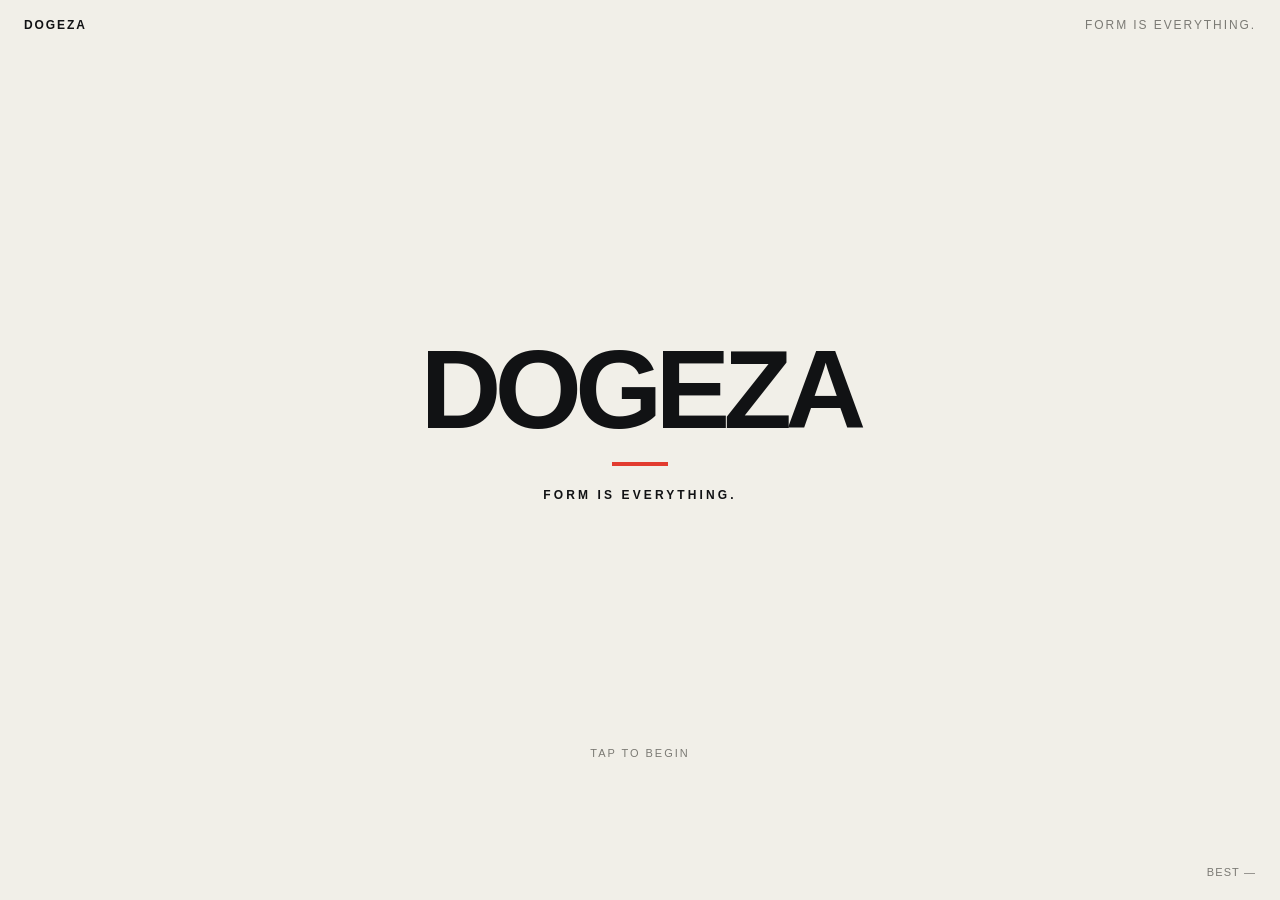
==== index.html @ fe3a3dc9 "Add playable DOGEZA prototype" ====
<!doctype html>
<html lang="en">
<head>
<meta charset="utf-8">
<meta name="viewport" content="width=device-width,initial-scale=1,viewport-fit=cover,user-scalable=no">
<meta name="theme-color" content="#f1efe8">
<title>DOGEZA — FORM IS EVERYTHING.</title>
<style>
  :root{--bg:#f1efe8;--ink:#111214;--muted:#7b7a74;--accent:#e23b2f;--line:#cbc8bd}
  *{box-sizing:border-box;-webkit-tap-highlight-color:transparent}
  html,body{margin:0;width:100%;height:100%;overflow:hidden;background:var(--bg);color:var(--ink);font-family:Arial,Helvetica,sans-serif}
  body{touch-action:none;user-select:none;-webkit-user-select:none}
  #app{position:fixed;inset:0;display:grid;grid-template-rows:auto 1fr auto;padding:env(safe-area-inset-top) 18px env(safe-area-inset-bottom)}
  header{padding:18px 6px 0;display:flex;align-items:flex-start;justify-content:space-between;letter-spacing:.12em}
  .brand{font-size:12px;font-weight:700}.phase{font-size:12px;color:var(--muted)}
  main{position:relative;display:flex;align-items:center;justify-content:center;min-height:0}
  footer{padding:0 6px 22px;min-height:86px;display:flex;align-items:flex-end;justify-content:space-between}
  .hint{font-size:11px;letter-spacing:.14em;color:var(--muted);text-transform:uppercase}
  .best{font-size:11px;color:var(--muted);letter-spacing:.1em}
  .screen{position:absolute;inset:0;display:none;align-items:center;justify-content:center;flex-direction:column}.screen.active{display:flex}
  #title h1{margin:0;font-size:clamp(52px,18vw,112px);letter-spacing:-.06em;line-height:.82}
  #title .tag{margin-top:22px;font-size:12px;letter-spacing:.26em;font-weight:700}
  #title .tap{position:absolute;bottom:7%;font-size:11px;color:var(--muted);letter-spacing:.18em}
  #title .slash{width:56px;height:4px;background:var(--accent);margin-top:26px}
  #playfield{width:min(92vw,520px);height:min(60vh,560px);position:relative}
  #floor{position:absolute;left:5%;right:5%;bottom:11%;height:2px;background:var(--ink)}
  #human{position:absolute;left:50%;bottom:calc(11% + 2px);width:170px;height:250px;transform:translateX(-50%);transform-origin:50% 100%}
  .head{position:absolute;width:46px;height:46px;border:4px solid var(--ink);border-radius:50%;left:62px;top:17px;background:var(--bg)}
  .body{position:absolute;width:6px;height:112px;background:var(--ink);left:82px;top:60px;transform-origin:50% 100%}
  .arm{position:absolute;width:5px;height:84px;background:var(--ink);left:86px;top:77px;transform-origin:50% 8%;transform:rotate(23deg)}
  .leg1,.leg2{position:absolute;width:6px;height:92px;background:var(--ink);left:81px;top:160px;transform-origin:50% 0}
  .leg1{transform:rotate(8deg)}.leg2{transform:rotate(-8deg)}
  .shadow{position:absolute;width:110px;height:8px;border-radius:50%;background:#d8d4c8;left:30px;bottom:-4px}
  #meter{position:absolute;left:7%;right:7%;top:10%;height:54px}
  #meterLine{position:absolute;left:0;right:0;top:25px;height:2px;background:var(--line)}
  #sweet{position:absolute;top:16px;height:20px;background:rgba(226,59,47,.13);border-left:2px solid var(--accent);border-right:2px solid var(--accent)}
  #cursor{position:absolute;top:8px;width:3px;height:36px;background:var(--ink);transform:translateX(-50%)}
  #metric{position:absolute;top:86px;left:0;right:0;text-align:center;font-variant-numeric:tabular-nums}
  #metric .big{font-size:clamp(46px,14vw,86px);font-weight:700;letter-spacing:-.05em}
  #metric .small{font-size:11px;letter-spacing:.18em;color:var(--muted);margin-top:4px}
  #eyeStage{position:absolute;inset:0;display:none;align-items:center;justify-content:center}
  .eyeWrap{display:flex;gap:26px;transform:translateY(-6%)}
  .eye{width:118px;height:70px;border:5px solid var(--ink);border-radius:60% 60% 48% 48% / 70% 70% 35% 35%;position:relative;overflow:hidden;background:#faf9f3}
  .pupil{position:absolute;width:24px;height:24px;border-radius:50%;background:var(--ink);left:50%;top:50%;transform:translate(-50%,-50%);z-index:2}
  .eye::after{content:"";position:absolute;width:12px;height:12px;border:2px solid var(--accent);border-radius:50%;left:50%;top:61%;transform:translate(-50%,-50%);opacity:.7;z-index:1}
  .lid{position:absolute;left:-8px;right:-8px;top:-44px;height:62px;background:var(--bg);border-bottom:4px solid var(--ink);border-radius:50%}
  #eyeLabel{position:absolute;top:14%;left:0;right:0;text-align:center;font-size:12px;letter-spacing:.28em;font-weight:700}
  #eyeSub{position:absolute;bottom:13%;left:0;right:0;text-align:center;font-size:11px;letter-spacing:.18em;color:var(--muted)}
  #result{gap:20px;text-align:center}
  #result .score{font-size:clamp(74px,25vw,152px);font-weight:700;letter-spacing:-.08em;line-height:.85}
  #result .word{font-size:12px;letter-spacing:.28em;font-weight:700}
  #breakdown{width:min(82vw,360px);margin-top:18px}
  .row{display:flex;justify-content:space-between;padding:9px 0;border-bottom:1px solid var(--line);font-size:12px;letter-spacing:.12em}
  .row span:last-child{font-variant-numeric:tabular-nums}
  #again{margin-top:12px;font-size:11px;color:var(--muted);letter-spacing:.18em}
  #flash{position:fixed;inset:0;pointer-events:none;background:var(--accent);opacity:0;mix-blend-mode:multiply}
  #micro{position:absolute;top:2%;left:0;right:0;text-align:center;font-size:11px;letter-spacing:.18em;color:var(--muted);min-height:16px}
</style>
</head>
<body>
<div id="app">
<header><div class="brand">DOGEZA</div><div class="phase" id="phaseLabel">FORM IS EVERYTHING.</div></header>
<main>
<section id="title" class="screen active"><h1>DOGEZA</h1><div class="slash"></div><div class="tag">FORM IS EVERYTHING.</div><div class="tap">TAP TO BEGIN</div></section>
<section id="game" class="screen"><div id="playfield">
<div id="micro"></div>
<div id="meter"><div id="meterLine"></div><div id="sweet"></div><div id="cursor"></div></div>
<div id="metric"><div class="big" id="metricBig">—</div><div class="small" id="metricSmall">TAP AT THE CLEANEST MOMENT</div></div>
<div id="human"><div class="shadow"></div><div class="head"></div><div class="body"></div><div class="arm"></div><div class="leg1"></div><div class="leg2"></div></div>
<div id="floor"></div>
<div id="eyeStage"><div id="eyeLabel">EYES</div><div class="eyeWrap"><div class="eye"><div class="lid"></div><div class="pupil p1"></div></div><div class="eye"><div class="lid"></div><div class="pupil p2"></div></div></div><div id="eyeSub">STOP THE DRIFT.</div></div>
</div></section>
<section id="result" class="screen"><div class="score" id="totalScore">0.0</div><div class="word" id="verdict">FORM COLLAPSED.</div><div id="breakdown"><div class="row"><span>KNEES</span><span id="kneesScore">0.0</span></div><div class="row"><span>HEAD</span><span id="headScore">0.0</span></div><div class="row"><span>EYES</span><span id="eyesScore">0.0</span></div></div><div id="again">TAP TO APOLOGIZE AGAIN</div></section>
</main>
<footer><div class="hint" id="hint"></div><div class="best" id="best">BEST —</div></footer>
</div>
<div id="flash"></div>
<script>
(() => {
  const $=s=>document.querySelector(s), $$=s=>[...document.querySelectorAll(s)];
  const title=$('#title'), game=$('#game'), result=$('#result');
  const phaseLabel=$('#phaseLabel'), hint=$('#hint'), bestEl=$('#best');
  const human=$('#human'), body=$('.body'), head=$('.head'), arm=$('.arm'), leg1=$('.leg1'), leg2=$('.leg2');
  const meter=$('#meter'), sweet=$('#sweet'), cursor=$('#cursor');
  const metricBig=$('#metricBig'), metricSmall=$('#metricSmall'), micro=$('#micro');
  const eyeStage=$('#eyeStage'), pupils=$$('.pupil'), flash=$('#flash');
  let state='title', phase=null, raf=0, phaseStart=0, holding=false, headProgress=0, scores={knees:0,head:0,eyes:0};
  let best=Number(localStorage.getItem('dogeza_best')||0);
  function setBest(){bestEl.textContent=best?`BEST ${best.toFixed(1)}`:'BEST —'} setBest();
  function show(screen){[title,game,result].forEach(x=>x.classList.remove('active'));screen.classList.add('active')}
  function tone(freq=420,dur=.05,type='sine',gain=.035){try{const ctx=tone.ctx||(tone.ctx=new (window.AudioContext||window.webkitAudioContext)());const o=ctx.createOscillator(),g=ctx.createGain();o.type=type;o.frequency.value=freq;g.gain.value=gain;o.connect(g);g.connect(ctx.destination);o.start();g.gain.exponentialRampToValueAtTime(.001,ctx.currentTime+dur);o.stop(ctx.currentTime+dur)}catch(e){}}
  function pulse(){flash.animate([{opacity:.16},{opacity:0}],{duration:130,easing:'ease-out'});if(navigator.vibrate)navigator.vibrate(12)}
  function resetPose(){human.style.transform='translateX(-50%) translateY(0) rotate(0deg)';body.style.transform='rotate(0deg)';head.style.transform='translate(0,0) rotate(0deg)';arm.style.transform='rotate(23deg)';leg1.style.transform='rotate(8deg)';leg2.style.transform='rotate(-8deg)'}
  function startGame(){cancelAnimationFrame(raf);scores={knees:0,head:0,eyes:0};holding=false;headProgress=0;state='playing';resetPose();eyeStage.style.display='none';meter.style.display='block';show(game);phaseKnees()}
  function phaseKnees(){phase='knees';phaseStart=performance.now();phaseLabel.textContent='01 / KNEES';hint.textContent='TAP';metricBig.textContent='KNEES';metricSmall.textContent='TAP AT THE CLEANEST MOMENT';micro.textContent='';sweet.style.left='45%';sweet.style.width='10%';meter.style.display='block';resetPose();loop()}
  function phaseHead(){phase='head';phaseStart=performance.now();phaseLabel.textContent='02 / HEAD';hint.textContent='HOLD / RELEASE';metricBig.textContent='18.0 mm';metricSmall.textContent='HOLD. RELEASE NEAR 3.0 mm';micro.textContent='';meter.style.display='none';holding=false;headProgress=0;human.style.transform='translateX(-50%) translateY(28px)';leg1.style.transform='rotate(72deg) translateY(5px)';leg2.style.transform='rotate(-72deg) translateY(5px)';body.style.transform='rotate(8deg)'}
  function phaseEyes(){phase='eyes';phaseStart=performance.now();phaseLabel.textContent='03 / EYES';hint.textContent='TAP';meter.style.display='none';$('#metric').style.display='none';human.style.display='none';$('#floor').style.display='none';eyeStage.style.display='flex';micro.textContent='EYES DON’T LIE.';loop()}
  function scoreFromError(err,width){const x=Math.min(1,Math.abs(err)/width);return Math.max(0,100*(1-x*x))}
  function loop(now=performance.now()){if(state!=='playing')return;if(phase==='knees'){const t=(now-phaseStart)/1000,cyc=(t%1.4)/1.4,p=cyc<.5?cyc*2:2-cyc*2;cursor.style.left=`${p*100}%`;const bend=Math.max(0,1-Math.abs(p-.5)*2);human.style.transform=`translateX(-50%) translateY(${bend*12}px)`;raf=requestAnimationFrame(loop)}else if(phase==='head'){if(holding){const dt=Math.min(.028,(now-phaseStart)/1000);headProgress=Math.min(1,headProgress+.0125+dt*.003);const mm=18*(1-headProgress);metricBig.textContent=`${mm.toFixed(1)} mm`;const ang=8+headProgress*76;body.style.transform=`rotate(${ang}deg)`;head.style.transform=`translate(${headProgress*40}px,${headProgress*68}px) rotate(${ang*.15}deg)`;arm.style.transform=`rotate(${23+headProgress*56}deg)`;if(headProgress>=1){finishHead();return}}raf=requestAnimationFrame(loop)}else if(phase==='eyes'){const t=(now-phaseStart)/1000,x=Math.sin(t*4.55)*24+Math.sin(t*1.37)*7,y=Math.sin(t*3.10+1.2)*10+7;pupils.forEach((p,i)=>{p.style.transform=`translate(calc(-50% + ${x+(i?2:-2)}px), calc(-50% + ${y}px))`});raf=requestAnimationFrame(loop)}}
  function onDown(e){if(e)e.preventDefault();if(state==='title'){tone(330,.05);startGame();return}if(state==='result'){tone(330,.05);startGame();return}if(state!=='playing')return;if(phase==='knees'){const left=parseFloat(cursor.style.left)||0,p=left/100,err=p-.5,sc=scoreFromError(err,.5);scores.knees=sc;tone(sc>92?740:sc>75?520:250,.055,'sine');pulse();micro.textContent=sc>96?'CLEAN.':sc>82?'CONTROLLED.':sc>60?'UNSTABLE.':'CLUMSY.';metricBig.textContent=sc.toFixed(1);metricSmall.textContent='KNEES';cancelAnimationFrame(raf);human.animate([{transform:human.style.transform},{transform:'translateX(-50%) translateY(30px)'}],{duration:250,easing:'cubic-bezier(.2,.8,.2,1)'});phase='transition';setTimeout(phaseHead,520)}else if(phase==='head'){if(!holding){holding=true;phaseStart=performance.now();tone(390,.04,'triangle',.025);loop()}}else if(phase==='eyes'){const r=pupils[0].getBoundingClientRect(),eye=pupils[0].parentElement.getBoundingClientRect(),cx=r.left+r.width/2,cy=r.top+r.height/2,tx=eye.left+eye.width/2,ty=eye.top+eye.height*.61,dx=(cx-tx)/(eye.width*.32),dy=(cy-ty)/(eye.height*.32),dist=Math.sqrt(dx*dx+dy*dy),sc=Math.max(0,100*(1-Math.min(1,dist)**1.6));scores.eyes=sc;tone(sc>92?860:sc>75?610:220,.07,'sine');pulse();cancelAnimationFrame(raf);micro.textContent=sc>96?'SINCERE.':sc>82?'COMPOSED.':sc>60?'DISTRACTED.':'SUSPICIOUS.';phase='transition';setTimeout(showResult,700)}}
  function onUp(e){if(e)e.preventDefault();if(state!=='playing'||phase!=='head'||!holding)return;finishHead()}
  function finishHead(){holding=false;cancelAnimationFrame(raf);const mm=18*(1-headProgress),err=mm-3,sc=Math.max(0,100*(1-Math.min(1,Math.abs(err)/12)**1.8));scores.head=sc;metricBig.textContent=`${mm.toFixed(1)} mm`;metricSmall.textContent=sc>96?'BEAUTIFUL DEPTH.':sc>82?'ACCEPTABLE DEPTH.':mm<1?'TOO DEEP.':'INSUFFICIENT DEPTH.';micro.textContent=sc>96?'NO HESITATION.':sc>70?'CONTROLLED.':'FORM COMPROMISED.';tone(sc>92?790:sc>75?540:210,.07,'triangle');pulse();phase='transition';setTimeout(()=>{$('#metric').style.display='block';phaseEyes()},720)}
  function showResult(){state='result';phase=null;$('#metric').style.display='block';human.style.display='block';$('#floor').style.display='block';eyeStage.style.display='none';const total=(scores.knees+scores.head+scores.eyes)/3;$('#totalScore').textContent=total.toFixed(1);$('#kneesScore').textContent=scores.knees.toFixed(1);$('#headScore').textContent=scores.head.toFixed(1);$('#eyesScore').textContent=scores.eyes.toFixed(1);let verdict='FORM COLLAPSED.';if(total>=98.5)verdict='TRANSCENDENT.';else if(total>=95)verdict='BEAUTIFUL.';else if(total>=90)verdict='MASTER FORM.';else if(total>=80)verdict='RESPECTABLE.';else if(total>=65)verdict='MORE REMORSE.';$('#verdict').textContent=verdict;if(total>best){best=total;localStorage.setItem('dogeza_best',best.toFixed(1));setBest();setTimeout(()=>tone(1040,.08,'sine',.035),80);setTimeout(()=>tone(1320,.12,'sine',.025),180)}phaseLabel.textContent='FORM IS EVERYTHING.';hint.textContent='';show(result)}
  window.addEventListener('pointerdown',onDown,{passive:false});
  window.addEventListener('pointerup',onUp,{passive:false});
  window.addEventListener('pointercancel',onUp,{passive:false});
  document.addEventListener('gesturestart',e=>e.preventDefault(),{passive:false});
})();
</script>
</body>
</html>
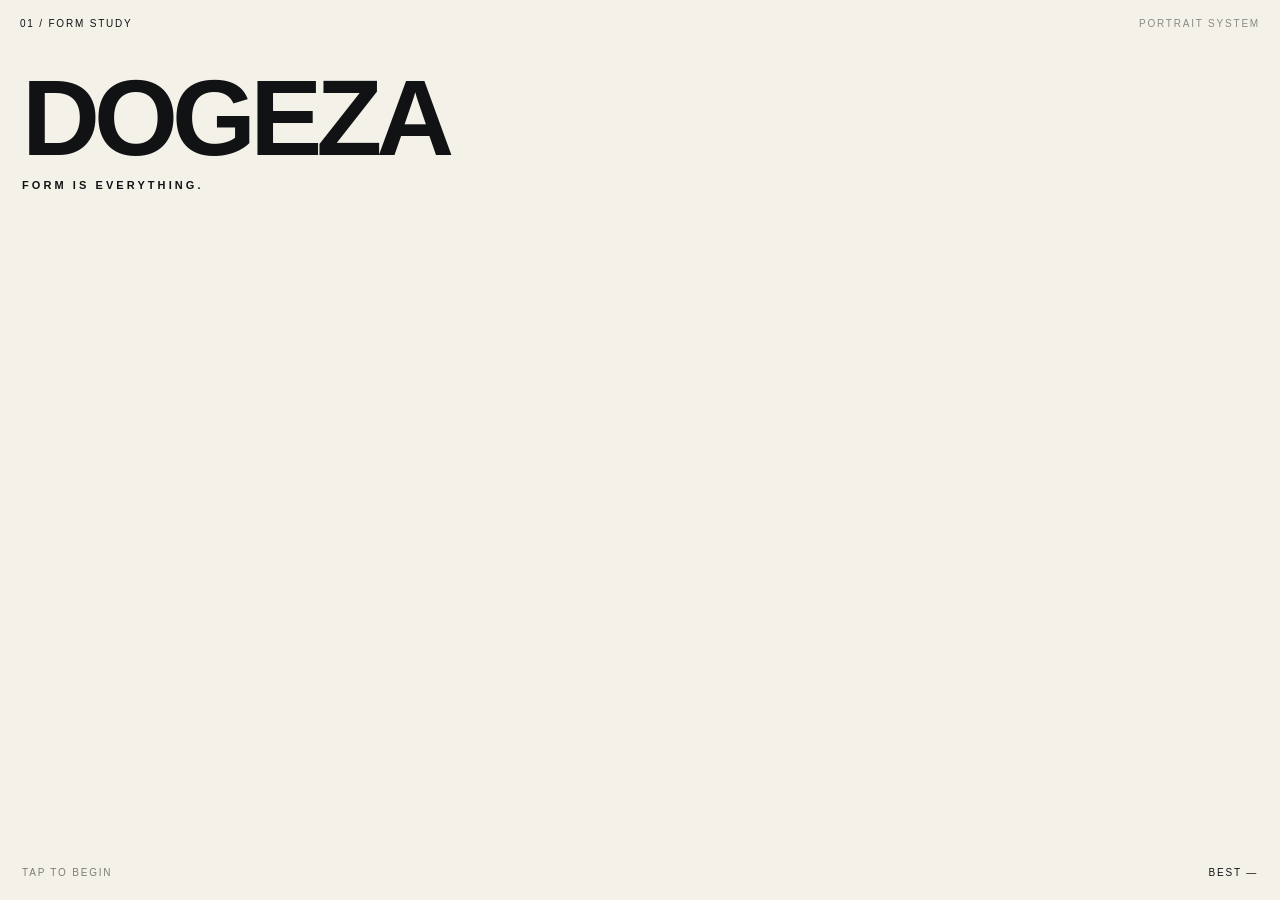
==== commit 1db1da2d: "Switch DOGEZA to rebuilt form-analysis experience" ====
--- a/index.html
+++ b/index.html
@@ -3,109 +3,72 @@
 <head>
 <meta charset="utf-8">
 <meta name="viewport" content="width=device-width,initial-scale=1,viewport-fit=cover,user-scalable=no">
-<meta name="theme-color" content="#f1efe8">
+<meta name="theme-color" content="#f4f1e9">
 <title>DOGEZA — FORM IS EVERYTHING.</title>
-<style>
-  :root{--bg:#f1efe8;--ink:#111214;--muted:#7b7a74;--accent:#e23b2f;--line:#cbc8bd}
-  *{box-sizing:border-box;-webkit-tap-highlight-color:transparent}
-  html,body{margin:0;width:100%;height:100%;overflow:hidden;background:var(--bg);color:var(--ink);font-family:Arial,Helvetica,sans-serif}
-  body{touch-action:none;user-select:none;-webkit-user-select:none}
-  #app{position:fixed;inset:0;display:grid;grid-template-rows:auto 1fr auto;padding:env(safe-area-inset-top) 18px env(safe-area-inset-bottom)}
-  header{padding:18px 6px 0;display:flex;align-items:flex-start;justify-content:space-between;letter-spacing:.12em}
-  .brand{font-size:12px;font-weight:700}.phase{font-size:12px;color:var(--muted)}
-  main{position:relative;display:flex;align-items:center;justify-content:center;min-height:0}
-  footer{padding:0 6px 22px;min-height:86px;display:flex;align-items:flex-end;justify-content:space-between}
-  .hint{font-size:11px;letter-spacing:.14em;color:var(--muted);text-transform:uppercase}
-  .best{font-size:11px;color:var(--muted);letter-spacing:.1em}
-  .screen{position:absolute;inset:0;display:none;align-items:center;justify-content:center;flex-direction:column}.screen.active{display:flex}
-  #title h1{margin:0;font-size:clamp(52px,18vw,112px);letter-spacing:-.06em;line-height:.82}
-  #title .tag{margin-top:22px;font-size:12px;letter-spacing:.26em;font-weight:700}
-  #title .tap{position:absolute;bottom:7%;font-size:11px;color:var(--muted);letter-spacing:.18em}
-  #title .slash{width:56px;height:4px;background:var(--accent);margin-top:26px}
-  #playfield{width:min(92vw,520px);height:min(60vh,560px);position:relative}
-  #floor{position:absolute;left:5%;right:5%;bottom:11%;height:2px;background:var(--ink)}
-  #human{position:absolute;left:50%;bottom:calc(11% + 2px);width:170px;height:250px;transform:translateX(-50%);transform-origin:50% 100%}
-  .head{position:absolute;width:46px;height:46px;border:4px solid var(--ink);border-radius:50%;left:62px;top:17px;background:var(--bg)}
-  .body{position:absolute;width:6px;height:112px;background:var(--ink);left:82px;top:60px;transform-origin:50% 100%}
-  .arm{position:absolute;width:5px;height:84px;background:var(--ink);left:86px;top:77px;transform-origin:50% 8%;transform:rotate(23deg)}
-  .leg1,.leg2{position:absolute;width:6px;height:92px;background:var(--ink);left:81px;top:160px;transform-origin:50% 0}
-  .leg1{transform:rotate(8deg)}.leg2{transform:rotate(-8deg)}
-  .shadow{position:absolute;width:110px;height:8px;border-radius:50%;background:#d8d4c8;left:30px;bottom:-4px}
-  #meter{position:absolute;left:7%;right:7%;top:10%;height:54px}
-  #meterLine{position:absolute;left:0;right:0;top:25px;height:2px;background:var(--line)}
-  #sweet{position:absolute;top:16px;height:20px;background:rgba(226,59,47,.13);border-left:2px solid var(--accent);border-right:2px solid var(--accent)}
-  #cursor{position:absolute;top:8px;width:3px;height:36px;background:var(--ink);transform:translateX(-50%)}
-  #metric{position:absolute;top:86px;left:0;right:0;text-align:center;font-variant-numeric:tabular-nums}
-  #metric .big{font-size:clamp(46px,14vw,86px);font-weight:700;letter-spacing:-.05em}
-  #metric .small{font-size:11px;letter-spacing:.18em;color:var(--muted);margin-top:4px}
-  #eyeStage{position:absolute;inset:0;display:none;align-items:center;justify-content:center}
-  .eyeWrap{display:flex;gap:26px;transform:translateY(-6%)}
-  .eye{width:118px;height:70px;border:5px solid var(--ink);border-radius:60% 60% 48% 48% / 70% 70% 35% 35%;position:relative;overflow:hidden;background:#faf9f3}
-  .pupil{position:absolute;width:24px;height:24px;border-radius:50%;background:var(--ink);left:50%;top:50%;transform:translate(-50%,-50%);z-index:2}
-  .eye::after{content:"";position:absolute;width:12px;height:12px;border:2px solid var(--accent);border-radius:50%;left:50%;top:61%;transform:translate(-50%,-50%);opacity:.7;z-index:1}
-  .lid{position:absolute;left:-8px;right:-8px;top:-44px;height:62px;background:var(--bg);border-bottom:4px solid var(--ink);border-radius:50%}
-  #eyeLabel{position:absolute;top:14%;left:0;right:0;text-align:center;font-size:12px;letter-spacing:.28em;font-weight:700}
-  #eyeSub{position:absolute;bottom:13%;left:0;right:0;text-align:center;font-size:11px;letter-spacing:.18em;color:var(--muted)}
-  #result{gap:20px;text-align:center}
-  #result .score{font-size:clamp(74px,25vw,152px);font-weight:700;letter-spacing:-.08em;line-height:.85}
-  #result .word{font-size:12px;letter-spacing:.28em;font-weight:700}
-  #breakdown{width:min(82vw,360px);margin-top:18px}
-  .row{display:flex;justify-content:space-between;padding:9px 0;border-bottom:1px solid var(--line);font-size:12px;letter-spacing:.12em}
-  .row span:last-child{font-variant-numeric:tabular-nums}
-  #again{margin-top:12px;font-size:11px;color:var(--muted);letter-spacing:.18em}
-  #flash{position:fixed;inset:0;pointer-events:none;background:var(--accent);opacity:0;mix-blend-mode:multiply}
-  #micro{position:absolute;top:2%;left:0;right:0;text-align:center;font-size:11px;letter-spacing:.18em;color:var(--muted);min-height:16px}
-</style>
+<link rel="stylesheet" href="style.css?v=r2">
 </head>
 <body>
 <div id="app">
-<header><div class="brand">DOGEZA</div><div class="phase" id="phaseLabel">FORM IS EVERYTHING.</div></header>
-<main>
-<section id="title" class="screen active"><h1>DOGEZA</h1><div class="slash"></div><div class="tag">FORM IS EVERYTHING.</div><div class="tap">TAP TO BEGIN</div></section>
-<section id="game" class="screen"><div id="playfield">
-<div id="micro"></div>
-<div id="meter"><div id="meterLine"></div><div id="sweet"></div><div id="cursor"></div></div>
-<div id="metric"><div class="big" id="metricBig">—</div><div class="small" id="metricSmall">TAP AT THE CLEANEST MOMENT</div></div>
-<div id="human"><div class="shadow"></div><div class="head"></div><div class="body"></div><div class="arm"></div><div class="leg1"></div><div class="leg2"></div></div>
-<div id="floor"></div>
-<div id="eyeStage"><div id="eyeLabel">EYES</div><div class="eyeWrap"><div class="eye"><div class="lid"></div><div class="pupil p1"></div></div><div class="eye"><div class="lid"></div><div class="pupil p2"></div></div></div><div id="eyeSub">STOP THE DRIFT.</div></div>
-</div></section>
-<section id="result" class="screen"><div class="score" id="totalScore">0.0</div><div class="word" id="verdict">FORM COLLAPSED.</div><div id="breakdown"><div class="row"><span>KNEES</span><span id="kneesScore">0.0</span></div><div class="row"><span>HEAD</span><span id="headScore">0.0</span></div><div class="row"><span>EYES</span><span id="eyesScore">0.0</span></div></div><div id="again">TAP TO APOLOGIZE AGAIN</div></section>
-</main>
-<footer><div class="hint" id="hint"></div><div class="best" id="best">BEST —</div></footer>
+  <section class="screen active" id="titleScreen">
+    <div class="microTop"><span>01 / FORM STUDY</span><span class="muted">PORTRAIT SYSTEM</span></div>
+    <div class="titleBlock"><h1>DOGEZA</h1><div class="tag">FORM IS EVERYTHING.</div></div>
+    <div class="titleFigureWrap" id="titleFigureWrap">
+      <svg id="titleFigure" viewBox="0 0 360 250" aria-hidden="true"></svg>
+      <div class="titleScan"></div>
+    </div>
+    <div class="titleBottom"><span class="tap">TAP TO BEGIN</span><span class="best" id="bestLabel">BEST —</span></div>
+  </section>
+
+  <section class="screen" id="gameScreen">
+    <div id="stage">
+      <div class="microTop"><span id="runCode">FORM / 000</span><span class="muted" id="statusCode">READY</span></div>
+      <div class="telemetry" id="telemetry"><i class="v"></i><i class="v"></i><i class="v"></i><i class="h"></i><i class="h"></i><i class="h"></i></div>
+      <svg id="figureSvg" viewBox="0 0 360 560" aria-hidden="true">
+        <line id="floorLine" x1="28" x2="332" y1="486" y2="486"></line>
+        <g class="far" id="farBody"></g>
+        <g id="nearBody"></g>
+        <g id="analysisLayer"></g>
+      </svg>
+      <div id="eyesLayer">
+        <div class="eyeField" id="eyeField">
+          <div class="focusRing r3"></div><div class="focusRing r2"></div><div class="focusRing r1"></div>
+          <div class="focusAxis x"></div><div class="focusAxis y"></div><div class="focusVectors"></div>
+          <div class="eyeOutline left"><div class="iris"><div class="ghost"></div></div></div>
+          <div class="eyeOutline right"><div class="iris"><div class="ghost"></div></div></div>
+        </div>
+        <div class="eyeReadout"><span>OCULAR CONVERGENCE</span><span id="eyeReadout">Δ —</span></div>
+      </div>
+      <div class="telemetryPanel" id="telemetryPanel">
+        <div class="metric"><span id="m1Label">ANGLE</span><b id="m1Value">—</b></div>
+        <div class="metric right"><span id="m2Label">VELOCITY</span><b id="m2Value">—</b></div>
+      </div>
+      <div class="cue" id="cue"></div>
+      <div id="transitionMask"></div>
+    </div>
+  </section>
+
+  <section class="screen" id="resultScreen">
+    <div class="resultWrap">
+      <div class="microTop"><span>FORM ANALYSIS / FINAL</span><span class="muted" id="bestResult"></span></div>
+      <div class="totalLabel">TOTAL FORM INDEX</div>
+      <div class="totalScore" id="totalScore">00.00</div>
+      <div class="verdict" id="verdict"></div>
+      <div class="phaseSummary" id="phaseSummary">
+        <div class="phaseRow"><span>KNEES</span><span id="sumKnees">—</span></div>
+        <div class="phaseRow"><span>HEAD</span><span id="sumHead">—</span></div>
+        <div class="phaseRow"><span>EYES</span><span id="sumEyes">—</span></div>
+      </div>
+      <div class="resultHint" id="resultHint"></div>
+    </div>
+    <div class="details" id="details">
+      <h2>FORM ANALYSIS</h2>
+      <div id="detailContent"></div>
+      <div class="resultHint">TAP TO CLOSE</div>
+    </div>
+    <div id="perfectWord">DOGEZA.</div>
+  </section>
 </div>
-<div id="flash"></div>
-<script>
-(() => {
-  const $=s=>document.querySelector(s), $$=s=>[...document.querySelectorAll(s)];
-  const title=$('#title'), game=$('#game'), result=$('#result');
-  const phaseLabel=$('#phaseLabel'), hint=$('#hint'), bestEl=$('#best');
-  const human=$('#human'), body=$('.body'), head=$('.head'), arm=$('.arm'), leg1=$('.leg1'), leg2=$('.leg2');
-  const meter=$('#meter'), sweet=$('#sweet'), cursor=$('#cursor');
-  const metricBig=$('#metricBig'), metricSmall=$('#metricSmall'), micro=$('#micro');
-  const eyeStage=$('#eyeStage'), pupils=$$('.pupil'), flash=$('#flash');
-  let state='title', phase=null, raf=0, phaseStart=0, holding=false, headProgress=0, scores={knees:0,head:0,eyes:0};
-  let best=Number(localStorage.getItem('dogeza_best')||0);
-  function setBest(){bestEl.textContent=best?`BEST ${best.toFixed(1)}`:'BEST —'} setBest();
-  function show(screen){[title,game,result].forEach(x=>x.classList.remove('active'));screen.classList.add('active')}
-  function tone(freq=420,dur=.05,type='sine',gain=.035){try{const ctx=tone.ctx||(tone.ctx=new (window.AudioContext||window.webkitAudioContext)());const o=ctx.createOscillator(),g=ctx.createGain();o.type=type;o.frequency.value=freq;g.gain.value=gain;o.connect(g);g.connect(ctx.destination);o.start();g.gain.exponentialRampToValueAtTime(.001,ctx.currentTime+dur);o.stop(ctx.currentTime+dur)}catch(e){}}
-  function pulse(){flash.animate([{opacity:.16},{opacity:0}],{duration:130,easing:'ease-out'});if(navigator.vibrate)navigator.vibrate(12)}
-  function resetPose(){human.style.transform='translateX(-50%) translateY(0) rotate(0deg)';body.style.transform='rotate(0deg)';head.style.transform='translate(0,0) rotate(0deg)';arm.style.transform='rotate(23deg)';leg1.style.transform='rotate(8deg)';leg2.style.transform='rotate(-8deg)'}
-  function startGame(){cancelAnimationFrame(raf);scores={knees:0,head:0,eyes:0};holding=false;headProgress=0;state='playing';resetPose();eyeStage.style.display='none';meter.style.display='block';show(game);phaseKnees()}
-  function phaseKnees(){phase='knees';phaseStart=performance.now();phaseLabel.textContent='01 / KNEES';hint.textContent='TAP';metricBig.textContent='KNEES';metricSmall.textContent='TAP AT THE CLEANEST MOMENT';micro.textContent='';sweet.style.left='45%';sweet.style.width='10%';meter.style.display='block';resetPose();loop()}
-  function phaseHead(){phase='head';phaseStart=performance.now();phaseLabel.textContent='02 / HEAD';hint.textContent='HOLD / RELEASE';metricBig.textContent='18.0 mm';metricSmall.textContent='HOLD. RELEASE NEAR 3.0 mm';micro.textContent='';meter.style.display='none';holding=false;headProgress=0;human.style.transform='translateX(-50%) translateY(28px)';leg1.style.transform='rotate(72deg) translateY(5px)';leg2.style.transform='rotate(-72deg) translateY(5px)';body.style.transform='rotate(8deg)'}
-  function phaseEyes(){phase='eyes';phaseStart=performance.now();phaseLabel.textContent='03 / EYES';hint.textContent='TAP';meter.style.display='none';$('#metric').style.display='none';human.style.display='none';$('#floor').style.display='none';eyeStage.style.display='flex';micro.textContent='EYES DON’T LIE.';loop()}
-  function scoreFromError(err,width){const x=Math.min(1,Math.abs(err)/width);return Math.max(0,100*(1-x*x))}
-  function loop(now=performance.now()){if(state!=='playing')return;if(phase==='knees'){const t=(now-phaseStart)/1000,cyc=(t%1.4)/1.4,p=cyc<.5?cyc*2:2-cyc*2;cursor.style.left=`${p*100}%`;const bend=Math.max(0,1-Math.abs(p-.5)*2);human.style.transform=`translateX(-50%) translateY(${bend*12}px)`;raf=requestAnimationFrame(loop)}else if(phase==='head'){if(holding){const dt=Math.min(.028,(now-phaseStart)/1000);headProgress=Math.min(1,headProgress+.0125+dt*.003);const mm=18*(1-headProgress);metricBig.textContent=`${mm.toFixed(1)} mm`;const ang=8+headProgress*76;body.style.transform=`rotate(${ang}deg)`;head.style.transform=`translate(${headProgress*40}px,${headProgress*68}px) rotate(${ang*.15}deg)`;arm.style.transform=`rotate(${23+headProgress*56}deg)`;if(headProgress>=1){finishHead();return}}raf=requestAnimationFrame(loop)}else if(phase==='eyes'){const t=(now-phaseStart)/1000,x=Math.sin(t*4.55)*24+Math.sin(t*1.37)*7,y=Math.sin(t*3.10+1.2)*10+7;pupils.forEach((p,i)=>{p.style.transform=`translate(calc(-50% + ${x+(i?2:-2)}px), calc(-50% + ${y}px))`});raf=requestAnimationFrame(loop)}}
-  function onDown(e){if(e)e.preventDefault();if(state==='title'){tone(330,.05);startGame();return}if(state==='result'){tone(330,.05);startGame();return}if(state!=='playing')return;if(phase==='knees'){const left=parseFloat(cursor.style.left)||0,p=left/100,err=p-.5,sc=scoreFromError(err,.5);scores.knees=sc;tone(sc>92?740:sc>75?520:250,.055,'sine');pulse();micro.textContent=sc>96?'CLEAN.':sc>82?'CONTROLLED.':sc>60?'UNSTABLE.':'CLUMSY.';metricBig.textContent=sc.toFixed(1);metricSmall.textContent='KNEES';cancelAnimationFrame(raf);human.animate([{transform:human.style.transform},{transform:'translateX(-50%) translateY(30px)'}],{duration:250,easing:'cubic-bezier(.2,.8,.2,1)'});phase='transition';setTimeout(phaseHead,520)}else if(phase==='head'){if(!holding){holding=true;phaseStart=performance.now();tone(390,.04,'triangle',.025);loop()}}else if(phase==='eyes'){const r=pupils[0].getBoundingClientRect(),eye=pupils[0].parentElement.getBoundingClientRect(),cx=r.left+r.width/2,cy=r.top+r.height/2,tx=eye.left+eye.width/2,ty=eye.top+eye.height*.61,dx=(cx-tx)/(eye.width*.32),dy=(cy-ty)/(eye.height*.32),dist=Math.sqrt(dx*dx+dy*dy),sc=Math.max(0,100*(1-Math.min(1,dist)**1.6));scores.eyes=sc;tone(sc>92?860:sc>75?610:220,.07,'sine');pulse();cancelAnimationFrame(raf);micro.textContent=sc>96?'SINCERE.':sc>82?'COMPOSED.':sc>60?'DISTRACTED.':'SUSPICIOUS.';phase='transition';setTimeout(showResult,700)}}
-  function onUp(e){if(e)e.preventDefault();if(state!=='playing'||phase!=='head'||!holding)return;finishHead()}
-  function finishHead(){holding=false;cancelAnimationFrame(raf);const mm=18*(1-headProgress),err=mm-3,sc=Math.max(0,100*(1-Math.min(1,Math.abs(err)/12)**1.8));scores.head=sc;metricBig.textContent=`${mm.toFixed(1)} mm`;metricSmall.textContent=sc>96?'BEAUTIFUL DEPTH.':sc>82?'ACCEPTABLE DEPTH.':mm<1?'TOO DEEP.':'INSUFFICIENT DEPTH.';micro.textContent=sc>96?'NO HESITATION.':sc>70?'CONTROLLED.':'FORM COMPROMISED.';tone(sc>92?790:sc>75?540:210,.07,'triangle');pulse();phase='transition';setTimeout(()=>{$('#metric').style.display='block';phaseEyes()},720)}
-  function showResult(){state='result';phase=null;$('#metric').style.display='block';human.style.display='block';$('#floor').style.display='block';eyeStage.style.display='none';const total=(scores.knees+scores.head+scores.eyes)/3;$('#totalScore').textContent=total.toFixed(1);$('#kneesScore').textContent=scores.knees.toFixed(1);$('#headScore').textContent=scores.head.toFixed(1);$('#eyesScore').textContent=scores.eyes.toFixed(1);let verdict='FORM COLLAPSED.';if(total>=98.5)verdict='TRANSCENDENT.';else if(total>=95)verdict='BEAUTIFUL.';else if(total>=90)verdict='MASTER FORM.';else if(total>=80)verdict='RESPECTABLE.';else if(total>=65)verdict='MORE REMORSE.';$('#verdict').textContent=verdict;if(total>best){best=total;localStorage.setItem('dogeza_best',best.toFixed(1));setBest();setTimeout(()=>tone(1040,.08,'sine',.035),80);setTimeout(()=>tone(1320,.12,'sine',.025),180)}phaseLabel.textContent='FORM IS EVERYTHING.';hint.textContent='';show(result)}
-  window.addEventListener('pointerdown',onDown,{passive:false});
-  window.addEventListener('pointerup',onUp,{passive:false});
-  window.addEventListener('pointercancel',onUp,{passive:false});
-  document.addEventListener('gesturestart',e=>e.preventDefault(),{passive:false});
-})();
-</script>
+<div id="landscape">PORTRAIT REQUIRED.</div>
+<script src="app.js?v=r2"></script>
 </body>
-</html>+</html>
--- a/style.css
+++ b/style.css
@@ -0,0 +1,88 @@
+:root{
+  --paper:#f4f1e9; --ink:#111214; --soft:#8c8b85; --line:#c9c6bd;
+  --accent:#d84632; --dark:#17181b; --black:#070809;
+}
+*{box-sizing:border-box;-webkit-tap-highlight-color:transparent}
+html,body{width:100%;height:100%;margin:0;overflow:hidden;background:var(--paper);color:var(--ink)}
+body{font-family:"DIN Alternate","Avenir Next Condensed","Arial Narrow",Arial,sans-serif;touch-action:none;user-select:none;-webkit-user-select:none}
+button{font:inherit}
+#app{position:fixed;inset:0;background:var(--paper);transition:background .45s ease,color .45s ease}
+#app.knees{background:var(--paper);color:var(--ink)}
+#app.head{background:#7f7f7b;color:#0b0c0e}
+#app.eyes{background:var(--black);color:#f0eee8}
+#app.result{background:#ece9e1;color:var(--ink)}
+.screen{position:absolute;inset:0;display:none}.screen.active{display:block}
+.microTop{position:absolute;top:calc(env(safe-area-inset-top) + 18px);left:20px;right:20px;display:flex;justify-content:space-between;align-items:flex-start;z-index:10;font-size:10px;letter-spacing:.18em;text-transform:uppercase}
+.microTop .muted{opacity:.46}
+#titleScreen{padding:0 22px}
+.titleBlock{position:absolute;left:22px;right:22px;top:calc(env(safe-area-inset-top) + 76px)}
+.titleBlock h1{margin:0;font-size:clamp(62px,21vw,108px);line-height:.78;letter-spacing:-.055em;font-weight:800}
+.titleBlock .tag{margin-top:19px;font-size:11px;letter-spacing:.28em;font-weight:700}
+.titleFigureWrap{position:absolute;left:50%;top:53%;width:min(86vw,420px);height:38vh;transform:translate(-50%,-50%)}
+#titleFigure{width:100%;height:100%;overflow:visible}
+.titleScan{position:absolute;left:9%;right:9%;top:12%;height:1px;background:var(--accent);opacity:0;box-shadow:0 0 0 1px rgba(216,70,50,.08)}
+.titleScan::after{content:"FORM ANALYSIS";position:absolute;right:0;top:-14px;font-size:8px;letter-spacing:.18em;color:var(--accent)}
+.titleFigureWrap.scan .titleScan{animation:titleScan 1.05s cubic-bezier(.22,.7,.25,1)}
+@keyframes titleScan{0%{top:8%;opacity:0}12%{opacity:.8}85%{opacity:.8}100%{top:88%;opacity:0}}
+.titleBottom{position:absolute;left:22px;right:22px;bottom:calc(env(safe-area-inset-bottom) + 22px);display:flex;justify-content:space-between;align-items:flex-end;font-size:10px;letter-spacing:.18em;text-transform:uppercase}
+.titleBottom .tap{opacity:.52}.titleBottom .best{font-variant-numeric:tabular-nums}
+#gameScreen{overflow:hidden}
+#stage{position:absolute;inset:0}
+#figureSvg{position:absolute;left:50%;top:51%;width:min(96vw,520px);height:min(70vh,690px);transform:translate(-50%,-50%);overflow:visible}
+#floorLine{stroke:currentColor;stroke-width:1.3;opacity:.55}
+.suitLine{fill:none;stroke:#111214;stroke-linecap:round;stroke-linejoin:round}
+.suitTorso{fill:#111214;stroke:#111214;stroke-linejoin:round}
+.skin{fill:#111214}.shoe{fill:#111214}
+.analysisBone{fill:none;stroke:var(--accent);stroke-width:1.35;opacity:0;stroke-linecap:round;stroke-linejoin:round}
+.analysisJoint{fill:var(--paper);stroke:var(--accent);stroke-width:1.4;opacity:0}
+.analysisMeasure{fill:none;stroke:var(--accent);stroke-width:1;opacity:0;stroke-dasharray:4 4}
+.analysisText{fill:var(--accent);font-size:8px;letter-spacing:.16em;opacity:0}
+#figureSvg.analyzing .suitLine,#figureSvg.analyzing .suitTorso,#figureSvg.analyzing .skin,#figureSvg.analyzing .shoe{opacity:.14;transition:opacity .15s ease}
+#figureSvg.analyzing .analysisBone,#figureSvg.analyzing .analysisJoint,#figureSvg.analyzing .analysisMeasure,#figureSvg.analyzing .analysisText{opacity:1;transition:opacity .12s ease}
+#figureSvg.headMode .far{opacity:.28}
+#figureSvg.headMode .suitLine,#figureSvg.headMode .suitTorso{filter:contrast(1.08)}
+.telemetry{position:absolute;inset:0;pointer-events:none;opacity:0;transition:opacity .12s ease}
+.telemetry.active{opacity:1}
+.telemetry .v,.telemetry .h{position:absolute;background:currentColor;opacity:.12}
+.telemetry .v{top:13%;bottom:13%;width:1px}.telemetry .h{left:7%;right:7%;height:1px}
+.telemetry .v:nth-child(1){left:18%}.telemetry .v:nth-child(2){left:50%}.telemetry .v:nth-child(3){right:18%}
+.telemetry .h:nth-child(4){top:27%}.telemetry .h:nth-child(5){top:51%}.telemetry .h:nth-child(6){top:75%}
+.telemetryPanel{position:absolute;left:18px;right:18px;bottom:calc(env(safe-area-inset-bottom) + 26px);display:flex;justify-content:space-between;gap:20px;align-items:flex-end;font-size:9px;letter-spacing:.14em;text-transform:uppercase;opacity:0;transition:opacity .12s ease}
+.telemetryPanel.active{opacity:.88}
+.telemetryPanel .metric{min-width:106px}.telemetryPanel .metric.right{text-align:right}
+.telemetryPanel b{display:block;margin-top:5px;font-size:16px;letter-spacing:.06em;font-weight:600;font-variant-numeric:tabular-nums}
+.cue{position:absolute;left:0;right:0;bottom:calc(env(safe-area-inset-bottom) + 25px);text-align:center;font-size:11px;font-weight:700;letter-spacing:.34em;text-transform:uppercase;opacity:0;transition:opacity .2s ease;z-index:12}
+.cue.show{opacity:.56}
+#eyesLayer{position:absolute;inset:0;display:none;overflow:hidden}
+#eyesLayer.active{display:block}
+.eyeField{position:absolute;left:50%;top:49%;width:min(90vw,430px);aspect-ratio:1.08/1;transform:translate(-50%,-50%)}
+.eyeOutline{position:absolute;top:42%;width:38%;height:19%;border-top:1.5px solid rgba(244,241,233,.9);border-bottom:1px solid rgba(244,241,233,.24);border-radius:55% 55% 48% 48%;opacity:.72}
+.eyeOutline.left{left:7%}.eyeOutline.right{right:7%}
+.iris{position:absolute;left:50%;top:50%;width:31px;height:31px;border:1px solid rgba(244,241,233,.8);border-radius:50%;transform:translate(-50%,-50%)}
+.iris::after{content:"";position:absolute;left:50%;top:50%;width:5px;height:5px;background:#f4f1e9;border-radius:50%;transform:translate(-50%,-50%)}
+.ghost{position:absolute;inset:-1px;border:1px solid rgba(216,70,50,.62);border-radius:50%;transform:translate(var(--gx,0),var(--gy,0));opacity:.7}
+.focusRing{position:absolute;left:50%;top:50%;border:1px solid rgba(244,241,233,.18);border-radius:50%;transform:translate(-50%,-50%)}
+.focusRing.r1{width:47%;height:47%}.focusRing.r2{width:68%;height:68%}.focusRing.r3{width:92%;height:92%;border-color:rgba(216,70,50,.25)}
+.focusAxis{position:absolute;background:rgba(244,241,233,.12)}
+.focusAxis.x{left:3%;right:3%;top:50%;height:1px}.focusAxis.y{top:3%;bottom:3%;left:50%;width:1px}
+.focusVectors{position:absolute;inset:0}
+.focusVectors::before,.focusVectors::after{content:"";position:absolute;top:50%;width:45%;height:1px;background:rgba(216,70,50,.5);transform-origin:center right}
+.focusVectors::before{left:3%;transform:rotate(var(--va,0deg))}.focusVectors::after{right:3%;transform-origin:center left;transform:rotate(var(--vaNeg,0deg))}
+.eyeReadout{position:absolute;left:18px;right:18px;bottom:calc(env(safe-area-inset-bottom) + 28px);display:flex;justify-content:space-between;font-size:9px;letter-spacing:.15em;text-transform:uppercase;color:#f4f1e9;opacity:.55}
+#transitionMask{position:absolute;inset:0;display:none;background:var(--black);z-index:20}#transitionMask.flash{display:block;animation:blackFlash .34s ease both}@keyframes blackFlash{0%{opacity:0}45%{opacity:1}100%{opacity:0}}
+#resultScreen{padding:0 22px;overflow:hidden}
+.resultWrap{position:absolute;inset:0;padding:calc(env(safe-area-inset-top) + 58px) 22px calc(env(safe-area-inset-bottom) + 26px);display:flex;flex-direction:column}
+.totalLabel{font-size:9px;letter-spacing:.24em;text-transform:uppercase;opacity:.45}
+.totalScore{margin-top:auto;margin-bottom:auto;font-size:clamp(96px,31vw,164px);font-weight:700;letter-spacing:-.075em;line-height:.8;font-variant-numeric:tabular-nums}
+.verdict{margin-top:-7vh;font-size:11px;letter-spacing:.22em;text-transform:uppercase;min-height:16px;font-weight:700}
+.phaseSummary{margin-top:32px;border-top:1px solid rgba(17,18,20,.2);opacity:0;transform:translateY(12px);transition:opacity .45s ease,transform .45s ease}
+.phaseSummary.show{opacity:1;transform:none}
+.phaseRow{display:grid;grid-template-columns:1fr auto;padding:12px 0;border-bottom:1px solid rgba(17,18,20,.14);font-size:11px;letter-spacing:.18em;text-transform:uppercase}
+.phaseRow span:last-child{font-variant-numeric:tabular-nums}
+.resultHint{margin-top:17px;text-align:center;font-size:9px;letter-spacing:.2em;text-transform:uppercase;opacity:.42;min-height:12px}
+.details{position:absolute;inset:0;background:#ece9e1;padding:calc(env(safe-area-inset-top) + 54px) 22px calc(env(safe-area-inset-bottom) + 22px);transform:translateY(102%);transition:transform .42s cubic-bezier(.22,.72,.22,1);z-index:5;overflow:auto}
+.details.open{transform:none}
+.details h2{margin:0 0 24px;font-size:13px;letter-spacing:.22em;text-transform:uppercase}
+.detailGroup{margin-bottom:22px}.detailGroupTitle{display:flex;justify-content:space-between;padding-bottom:8px;border-bottom:1px solid rgba(17,18,20,.22);font-size:10px;letter-spacing:.19em}.detailMetric{display:grid;grid-template-columns:1fr auto;gap:10px;padding:8px 0 4px;font-size:10px;letter-spacing:.13em}.detailMetric .score{font-variant-numeric:tabular-nums}.detailReason{font-size:8px;letter-spacing:.14em;opacity:.48;text-align:right;padding-bottom:5px}
+#perfectWord{position:absolute;inset:0;display:none;align-items:center;justify-content:center;background:#ece9e1;font-size:clamp(52px,18vw,92px);letter-spacing:-.04em;font-weight:800;z-index:30}#perfectWord.show{display:flex}
+#landscape{position:fixed;inset:0;display:none;z-index:100;background:#08090a;color:#f4f1e9;align-items:center;justify-content:center;text-align:center;font-size:11px;letter-spacing:.28em;text-transform:uppercase}@media (orientation:landscape) and (max-height:600px){#landscape{display:flex}}
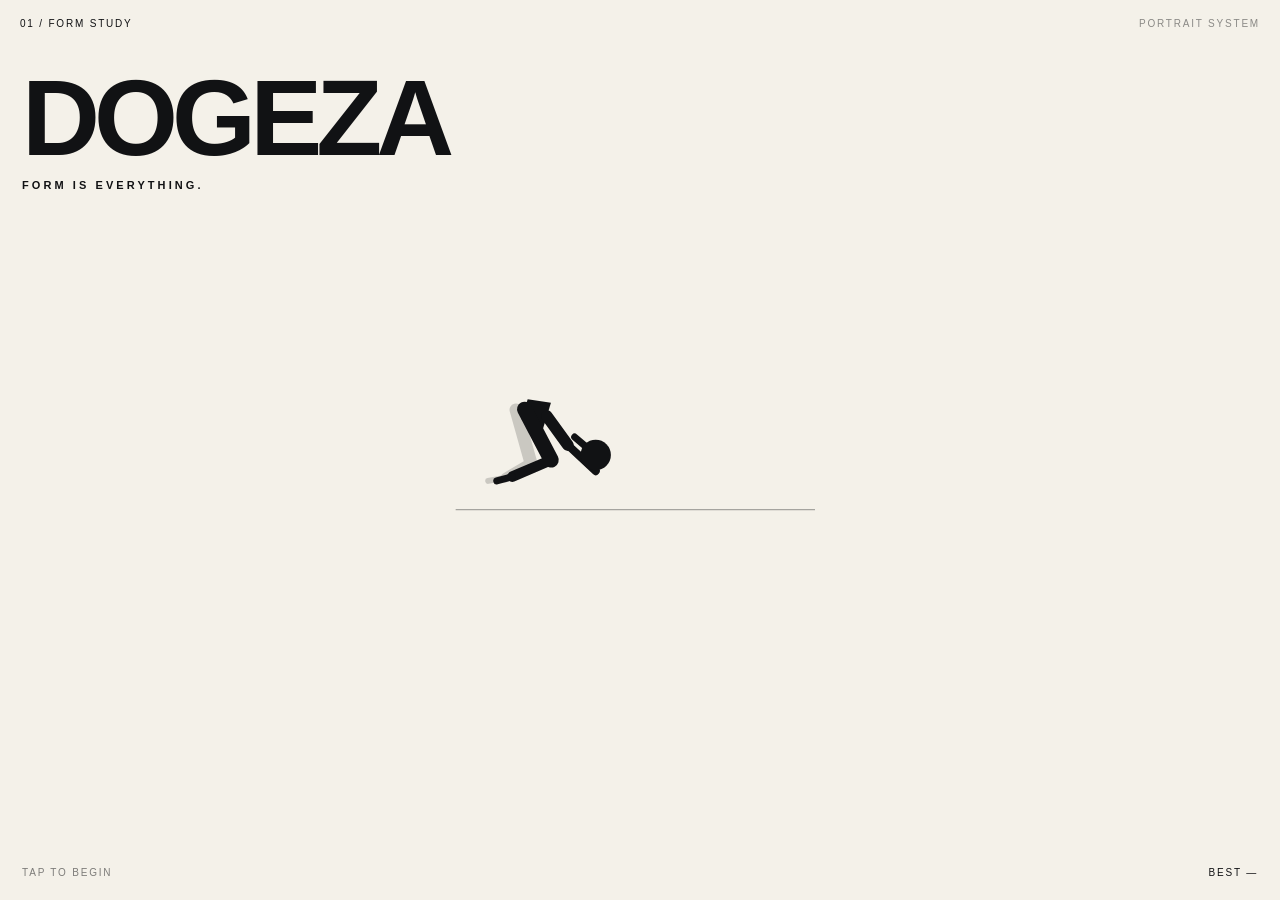
==== commit 8faa180c: "Bust cached DOGEZA script after startup fix" ====
--- a/index.html
+++ b/index.html
@@ -69,6 +69,6 @@
   </section>
 </div>
 <div id="landscape">PORTRAIT REQUIRED.</div>
-<script src="app.js?v=r2"></script>
+<script src="app.js?v=r3"></script>
 </body>
 </html>
